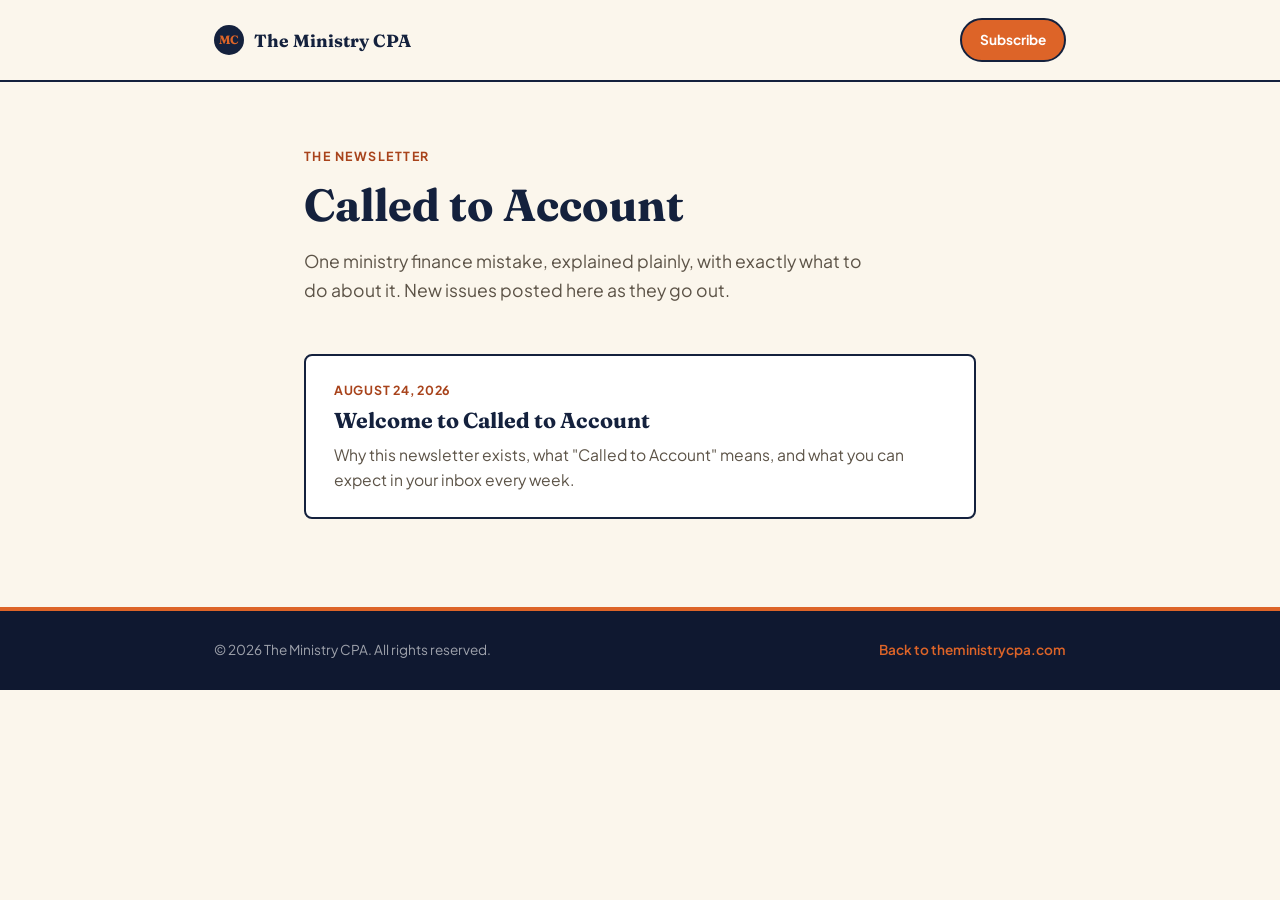
==== blog/index.html @ 8fff9ed5 "Add Called to Account blog shell at /blog/ A place to publish newsletter issues as standalone pages," ====
<!DOCTYPE html>
<html lang="en">
<head>
  <meta charset="UTF-8" />
  <meta name="viewport" content="width=device-width, initial-scale=1.0" />
  <title>Called to Account | The Ministry CPA</title>
  <meta name="description" content="Called to Account: weekly plain-English guidance on church and Christian nonprofit finance, from Matt LaFleur, CPA." />

  <!-- Not linked from the main site nav yet — reachable directly at /blog/
       until it's ready to announce. See blog/README.md before publishing
       or adding a link from the homepage. -->
  <meta name="robots" content="noindex, follow" />

  <link rel="icon" href="data:image/svg+xml,%3Csvg xmlns='http://www.w3.org/2000/svg' viewBox='0 0 64 64'%3E%3Crect width='64' height='64' rx='10' fill='%2314213D'/%3E%3Ctext x='32' y='42' font-family='Georgia, serif' font-size='26' fill='%23DD6428' text-anchor='middle'%3EMC%3C/text%3E%3C/svg%3E" />

  <link rel="preconnect" href="https://fonts.googleapis.com" />
  <link rel="preconnect" href="https://fonts.gstatic.com" crossorigin />
  <link href="https://fonts.googleapis.com/css2?family=Fraunces:ital,opsz,wght@0,9..144,600;0,9..144,700;1,9..144,600&family=Plus+Jakarta+Sans:wght@400;500;600;700&display=swap" rel="stylesheet" />

  <link rel="stylesheet" href="css/blog.css?v=1" />
</head>
<body>

  <header class="blog-header">
    <div class="container blog-header-inner">
      <a href="/" class="blog-logo">
        <span class="blog-logo-mark" aria-hidden="true">MC</span>
        The Ministry CPA
      </a>
      <a href="/#newsletter" class="btn btn-primary btn-small">Subscribe</a>
    </div>
  </header>

  <main>
    <section class="blog-intro">
      <div class="container">
        <p class="eyebrow">The Newsletter</p>
        <h1>Called to Account</h1>
        <p class="blog-intro-sub">
          One ministry finance mistake, explained plainly, with exactly what to do about it.
          New issues posted here as they go out.
        </p>
      </div>
    </section>

    <section class="blog-list-section">
      <div class="container">
        <div id="post-list" class="post-list">
          <p class="post-list-loading">Loading posts&hellip;</p>
        </div>
      </div>
    </section>
  </main>

  <footer class="blog-footer">
    <div class="container blog-footer-inner">
      <p>&copy; 2026 The Ministry CPA. All rights reserved.</p>
      <a href="/">Back to theministrycpa.com</a>
    </div>
  </footer>

  <script src="js/blog.js?v=1"></script>
</body>
</html>
---- blog/css/blog.css ----
/* ==========================================================================
   Called to Account — blog stylesheet
   Same brand tokens as the main site (navy + orange, Fraunces + Plus
   Jakarta Sans) but laid out for reading rather than for conversion —
   no blobs/waves/ticker here, just a clean archive and article template.
   ========================================================================== */

:root {
  --navy: #14213D;
  --navy-light: #1F335C;
  --navy-deep: #0F1830;
  --cream: #FBF6EC;
  --cream-dark: #F3EAD9;

  --orange: #DD6428;
  --orange-deep: #A8431B;

  --ink: #201B14;
  --slate: #5C5347;
  --border: #E8DCC8;
  --white: #FFFFFF;

  --font-display: 'Fraunces', Georgia, serif;
  --font-sans: 'Plus Jakarta Sans', -apple-system, BlinkMacSystemFont, 'Segoe UI', sans-serif;

  --max-width: 720px;
}

* { box-sizing: border-box; }

html { scroll-behavior: smooth; }

body {
  margin: 0;
  font-family: var(--font-sans);
  color: var(--ink);
  background: var(--cream);
  line-height: 1.65;
  -webkit-font-smoothing: antialiased;
}

h1, h2, h3 {
  font-family: var(--font-display);
  color: var(--navy);
  margin: 0 0 0.5em;
  line-height: 1.15;
  font-weight: 700;
}

p { margin: 0 0 1em; color: var(--slate); }
a { color: inherit; text-decoration: none; }

.container {
  max-width: var(--max-width);
  margin: 0 auto;
  padding: 0 24px;
}

/* ---------- Buttons (subset, matches main site) ---------- */
.btn {
  display: inline-block;
  padding: 12px 22px;
  border-radius: 999px;
  font-weight: 700;
  font-size: 0.9rem;
  border: 2px solid transparent;
  transition: background 0.15s ease;
}
.btn-primary {
  background: var(--orange);
  color: var(--white);
  border-color: var(--navy);
}
.btn-primary:hover { background: var(--orange-deep); }
.btn-small { padding: 9px 18px; font-size: 0.85rem; }

/* ---------- Header ---------- */
.blog-header {
  background: var(--cream);
  border-bottom: 2px solid var(--navy);
}
.blog-header-inner {
  max-width: 900px;
  display: flex;
  align-items: center;
  justify-content: space-between;
  padding-top: 18px;
  padding-bottom: 18px;
}
.blog-logo {
  display: flex;
  align-items: center;
  gap: 10px;
  font-family: var(--font-display);
  font-weight: 700;
  font-size: 1.1rem;
  color: var(--navy);
}
.blog-logo-mark {
  display: inline-flex;
  align-items: center;
  justify-content: center;
  width: 30px;
  height: 30px;
  border-radius: 999px;
  background: var(--navy);
  color: var(--orange);
  font-family: var(--font-display);
  font-weight: 700;
  font-size: 0.75rem;
  flex-shrink: 0;
}

/* ---------- Intro ---------- */
.blog-intro {
  padding: 64px 0 32px;
}
.eyebrow {
  text-transform: uppercase;
  letter-spacing: 0.12em;
  font-size: 0.78rem;
  font-weight: 700;
  color: var(--orange-deep);
  margin: 0 0 12px;
}
.blog-intro h1 {
  font-size: clamp(2.2rem, 5vw, 2.8rem);
  margin-bottom: 16px;
}
.blog-intro-sub {
  font-size: 1.1rem;
  max-width: 560px;
}

/* ---------- Post list (archive) ---------- */
.blog-list-section { padding-bottom: 88px; }
.post-list {
  display: flex;
  flex-direction: column;
  gap: 20px;
}
.post-list-loading,
.post-list-empty {
  color: var(--slate);
  font-style: italic;
}
.post-card {
  display: block;
  background: var(--white);
  border: 2px solid var(--navy);
  border-radius: 8px;
  padding: 24px 28px;
  transition: transform 0.15s ease;
}
.post-card:hover { transform: translateY(-2px); }
.post-card .post-date {
  font-size: 0.78rem;
  font-weight: 700;
  text-transform: uppercase;
  letter-spacing: 0.06em;
  color: var(--orange-deep);
  margin-bottom: 8px;
  display: block;
}
.post-card h2 {
  font-size: 1.35rem;
  margin-bottom: 8px;
}
.post-card p {
  margin: 0;
  font-size: 0.98rem;
}

/* ---------- Single post / article ---------- */
.post-header {
  padding: 56px 0 24px;
  border-bottom: 2px dashed var(--border);
}
.post-back {
  display: inline-block;
  font-size: 0.85rem;
  font-weight: 700;
  color: var(--orange-deep);
  margin-bottom: 20px;
}
.post-back:hover { text-decoration: underline; }
.post-header .post-date {
  font-size: 0.8rem;
  font-weight: 700;
  text-transform: uppercase;
  letter-spacing: 0.06em;
  color: var(--orange-deep);
  margin-bottom: 12px;
  display: block;
}
.post-header h1 {
  font-size: clamp(1.9rem, 4.5vw, 2.6rem);
  margin-bottom: 0;
}
article.post-body {
  padding: 32px 0 24px;
  font-size: 1.08rem;
  color: var(--ink);
}
article.post-body p { color: var(--ink); margin-bottom: 1.3em; }
article.post-body h2 {
  font-size: 1.5rem;
  margin-top: 1.6em;
}
article.post-body h3 {
  font-size: 1.2rem;
  margin-top: 1.4em;
}
article.post-body ul,
article.post-body ol {
  margin: 0 0 1.3em;
  padding-left: 1.4em;
  color: var(--ink);
}
article.post-body li { margin-bottom: 0.5em; }
article.post-body blockquote {
  margin: 1.6em 0;
  padding: 4px 0 4px 20px;
  border-left: 4px solid var(--orange);
  font-style: italic;
  color: var(--navy);
}
article.post-body strong { color: var(--navy); }

.post-cta {
  margin: 40px 0 64px;
  padding: 28px 28px;
  background: var(--navy);
  border-radius: 8px;
  text-align: center;
}
.post-cta p {
  color: var(--white);
  font-weight: 600;
  margin-bottom: 16px;
}

/* ---------- Footer ---------- */
.blog-footer {
  background: var(--navy-deep);
  color: rgba(255,255,255,0.7);
  padding: 28px 0;
  border-top: 4px solid var(--orange);
}
.blog-footer-inner {
  max-width: 900px;
  display: flex;
  justify-content: space-between;
  align-items: center;
  flex-wrap: wrap;
  gap: 12px;
  font-size: 0.85rem;
}
.blog-footer-inner p { margin: 0; color: rgba(255,255,255,0.6); }
.blog-footer-inner a { color: var(--orange); font-weight: 600; }
.blog-footer-inner a:hover { text-decoration: underline; }

@media (max-width: 600px) {
  .blog-intro { padding: 48px 0 24px; }
  .post-header { padding: 40px 0 20px; }
  .post-card { padding: 20px 22px; }
}
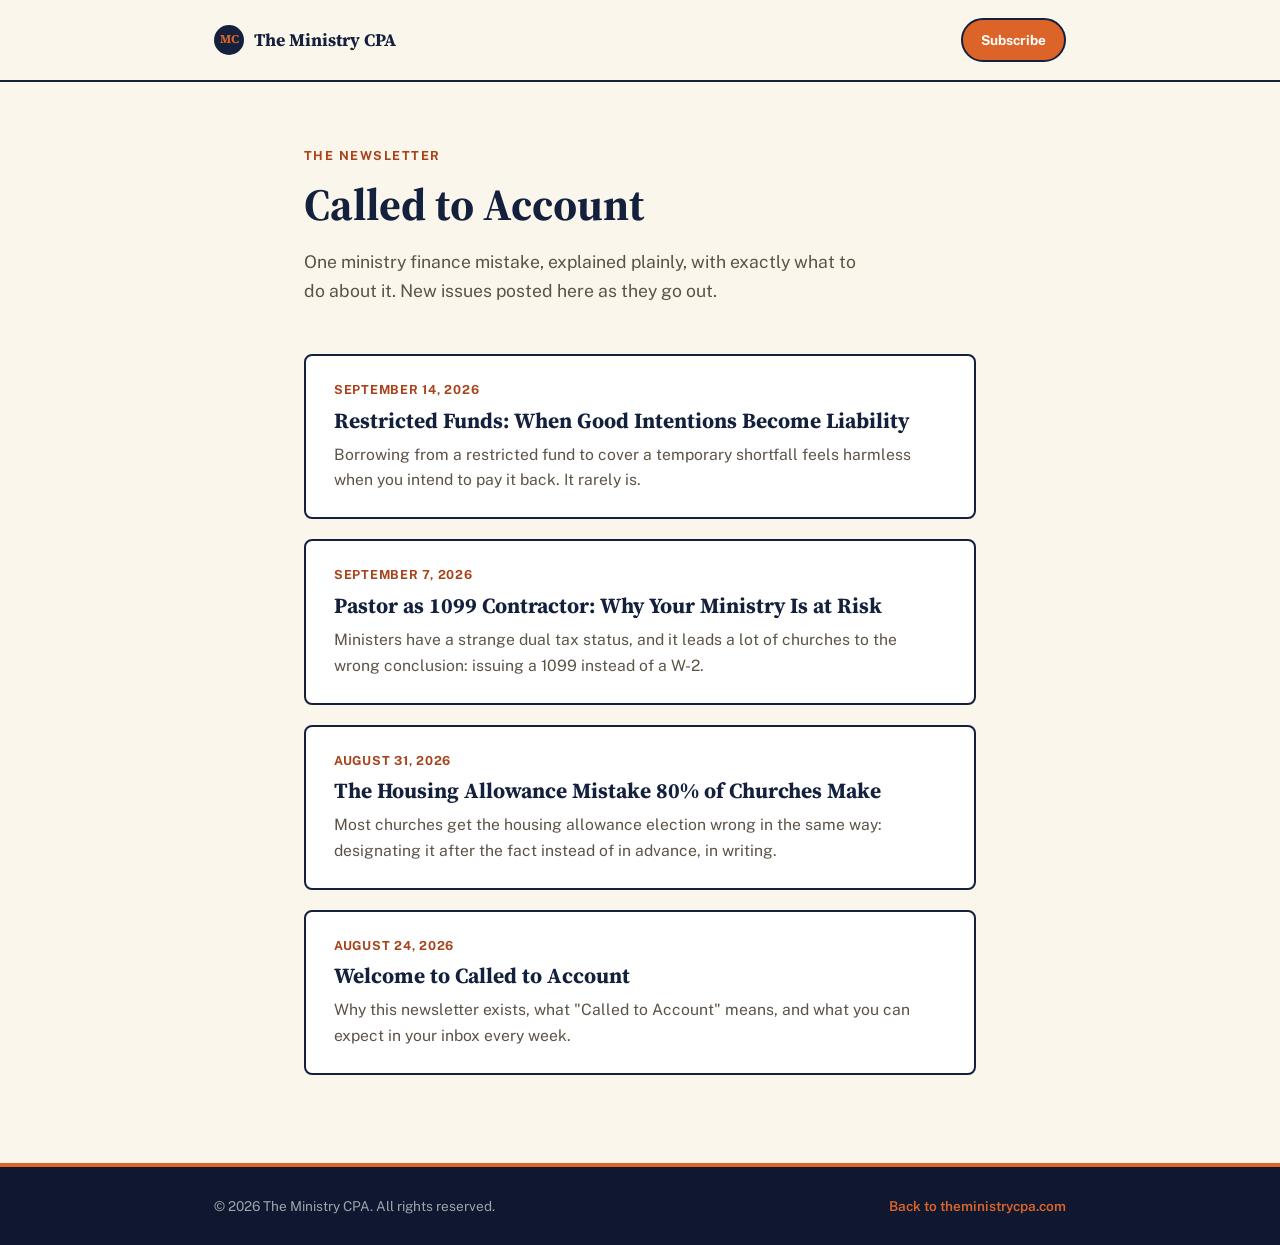
==== commit b7efc24a: "Launch the Called to Account blog with 3 real articles Fixes the three gaps flagged before publishin" ====
--- a/blog/index.html
+++ b/blog/index.html
@@ -6,18 +6,25 @@
   <title>Called to Account | The Ministry CPA</title>
   <meta name="description" content="Called to Account: weekly plain-English guidance on church and Christian nonprofit finance, from Matt LaFleur, CPA." />
 
-  <!-- Not linked from the main site nav yet — reachable directly at /blog/
-       until it's ready to announce. See blog/README.md before publishing
-       or adding a link from the homepage. -->
-  <meta name="robots" content="noindex, follow" />
+  <link rel="canonical" href="https://theministrycpa.com/blog/" />
+
+  <meta property="og:type" content="website" />
+  <meta property="og:title" content="Called to Account | The Ministry CPA" />
+  <meta property="og:description" content="Called to Account: weekly plain-English guidance on church and Christian nonprofit finance, from Matt LaFleur, CPA." />
+  <meta property="og:url" content="https://theministrycpa.com/blog/" />
+  <meta property="og:image" content="https://theministrycpa.com/assets/og-image.png" />
+  <meta name="twitter:card" content="summary_large_image" />
+  <meta name="twitter:title" content="Called to Account | The Ministry CPA" />
+  <meta name="twitter:description" content="Called to Account: weekly plain-English guidance on church and Christian nonprofit finance, from Matt LaFleur, CPA." />
+  <meta name="twitter:image" content="https://theministrycpa.com/assets/og-image.png" />
 
   <link rel="icon" href="data:image/svg+xml,%3Csvg xmlns='http://www.w3.org/2000/svg' viewBox='0 0 64 64'%3E%3Crect width='64' height='64' rx='10' fill='%2314213D'/%3E%3Ctext x='32' y='42' font-family='Georgia, serif' font-size='26' fill='%23DD6428' text-anchor='middle'%3EMC%3C/text%3E%3C/svg%3E" />
 
   <link rel="preconnect" href="https://fonts.googleapis.com" />
   <link rel="preconnect" href="https://fonts.gstatic.com" crossorigin />
-  <link href="https://fonts.googleapis.com/css2?family=Fraunces:ital,opsz,wght@0,9..144,600;0,9..144,700;1,9..144,600&family=Plus+Jakarta+Sans:wght@400;500;600;700&display=swap" rel="stylesheet" />
+  <link href="https://fonts.googleapis.com/css2?family=Source+Serif+4:ital,opsz,wght@0,8..60,600;0,8..60,700;1,8..60,600&family=Public+Sans:wght@400;500;600;700&display=swap" rel="stylesheet" />
 
-  <link rel="stylesheet" href="css/blog.css?v=1" />
+  <link rel="stylesheet" href="css/blog.css?v=2" />
 </head>
 <body>
 
--- a/blog/css/blog.css
+++ b/blog/css/blog.css
@@ -1,7 +1,7 @@
 /* ==========================================================================
    Called to Account — blog stylesheet
-   Same brand tokens as the main site (navy + orange, Fraunces + Plus
-   Jakarta Sans) but laid out for reading rather than for conversion —
+   Same brand tokens as the main site (navy + orange, Source Serif 4 +
+   Public Sans) but laid out for reading rather than for conversion —
    no blobs/waves/ticker here, just a clean archive and article template.
    ========================================================================== */
 
@@ -20,8 +20,8 @@
   --border: #E8DCC8;
   --white: #FFFFFF;
 
-  --font-display: 'Fraunces', Georgia, serif;
-  --font-sans: 'Plus Jakarta Sans', -apple-system, BlinkMacSystemFont, 'Segoe UI', sans-serif;
+  --font-display: 'Source Serif 4', Georgia, serif;
+  --font-sans: 'Public Sans', -apple-system, BlinkMacSystemFont, 'Segoe UI', sans-serif;
 
   --max-width: 720px;
 }
@@ -197,6 +197,16 @@
   font-size: clamp(1.9rem, 4.5vw, 2.6rem);
   margin-bottom: 0;
 }
+.post-byline {
+  font-size: 0.92rem;
+  color: var(--slate);
+  margin: 12px 0 0;
+}
+.post-byline a {
+  color: var(--orange-deep);
+  font-weight: 600;
+}
+.post-byline a:hover { text-decoration: underline; }
 article.post-body {
   padding: 32px 0 24px;
   font-size: 1.08rem;
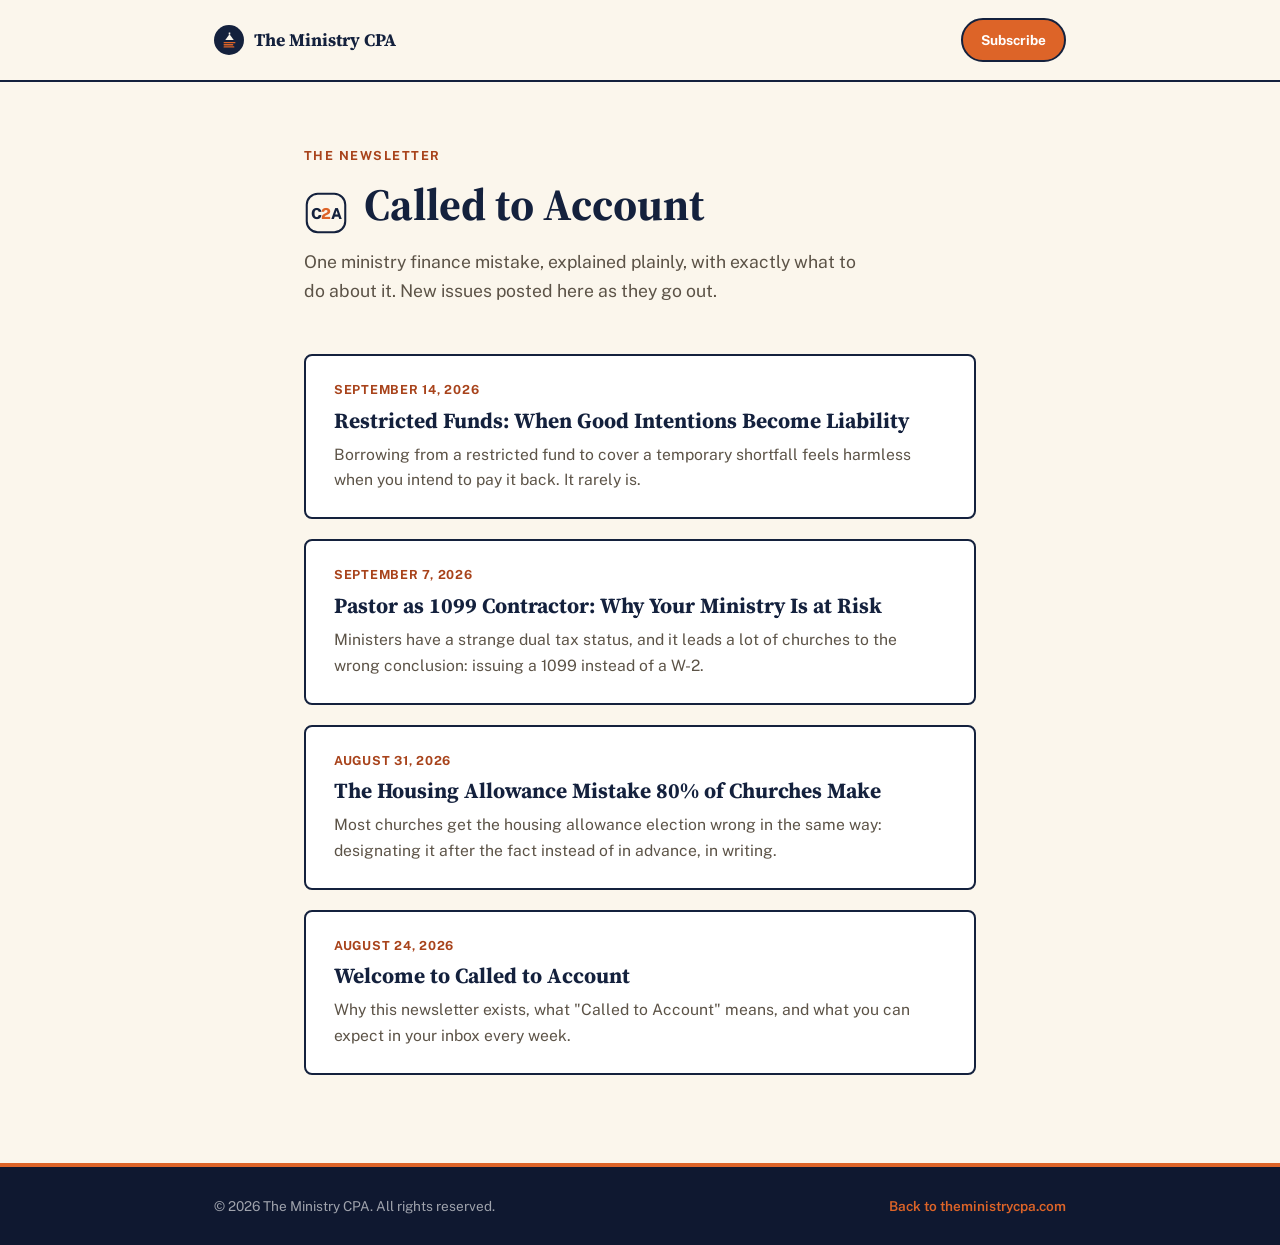
==== commit f71e2066: "Implement the Steeple Ledger and C2A marks site-wide Replaces the placeholder "MC" monogram with rea" ====
--- a/blog/index.html
+++ b/blog/index.html
@@ -18,20 +18,30 @@
   <meta name="twitter:description" content="Called to Account: weekly plain-English guidance on church and Christian nonprofit finance, from Matt LaFleur, CPA." />
   <meta name="twitter:image" content="https://theministrycpa.com/assets/og-image.png" />
 
-  <link rel="icon" href="data:image/svg+xml,%3Csvg xmlns='http://www.w3.org/2000/svg' viewBox='0 0 64 64'%3E%3Crect width='64' height='64' rx='10' fill='%2314213D'/%3E%3Ctext x='32' y='42' font-family='Georgia, serif' font-size='26' fill='%23DD6428' text-anchor='middle'%3EMC%3C/text%3E%3C/svg%3E" />
+  <link rel="icon" href="data:image/svg+xml,%3Csvg xmlns='http://www.w3.org/2000/svg' viewBox='0 0 64 64'%3E%3Crect width='64' height='64' rx='10' fill='%2314213D'/%3E%3Cpath d='M32 14 L46 34 H18 Z' fill='%23FBF6EC'/%3E%3Crect x='29' y='8' width='6' height='7' rx='1' fill='%23FBF6EC'/%3E%3Cg stroke='%23DD6428' stroke-width='4' stroke-linecap='round'%3E%3Cline x1='14' y1='44' x2='50' y2='44'/%3E%3Cline x1='14' y1='51' x2='42' y2='51'/%3E%3Cline x1='14' y1='58' x2='46' y2='58'/%3E%3C/g%3E%3C/svg%3E" />
 
   <link rel="preconnect" href="https://fonts.googleapis.com" />
   <link rel="preconnect" href="https://fonts.gstatic.com" crossorigin />
   <link href="https://fonts.googleapis.com/css2?family=Source+Serif+4:ital,opsz,wght@0,8..60,600;0,8..60,700;1,8..60,600&family=Public+Sans:wght@400;500;600;700&display=swap" rel="stylesheet" />
 
-  <link rel="stylesheet" href="css/blog.css?v=2" />
+  <link rel="stylesheet" href="css/blog.css?v=3" />
 </head>
 <body>
 
   <header class="blog-header">
     <div class="container blog-header-inner">
       <a href="/" class="blog-logo">
-        <span class="blog-logo-mark" aria-hidden="true">MC</span>
+        <span class="blog-logo-mark" aria-hidden="true">
+        <svg class="blog-logo-mark-icon" viewBox="0 0 64 64" aria-hidden="true">
+          <path d="M32 8 L48 30 H16 Z" fill="currentColor" />
+          <rect x="29" y="2" width="6" height="7" rx="1" fill="currentColor" />
+          <g class="mk-accent" fill="none" stroke-width="5" stroke-linecap="round">
+            <line x1="12" y1="40" x2="52" y2="40" />
+            <line x1="12" y1="48" x2="44" y2="48" />
+            <line x1="12" y1="56" x2="48" y2="56" />
+          </g>
+        </svg>
+      </span>
         The Ministry CPA
       </a>
       <a href="/#newsletter" class="btn btn-primary btn-small">Subscribe</a>
@@ -42,7 +52,13 @@
     <section class="blog-intro">
       <div class="container">
         <p class="eyebrow">The Newsletter</p>
-        <h1>Called to Account</h1>
+        <div class="blog-intro-title">
+          <svg class="cta-mark" viewBox="0 0 64 64" aria-hidden="true">
+            <rect x="4" y="4" width="56" height="56" rx="16" fill="none" stroke="currentColor" stroke-width="3" />
+            <text x="32" y="41" text-anchor="middle" font-family="'Public Sans', sans-serif" font-weight="800" font-size="22" letter-spacing="-1" fill="currentColor">C<tspan class="cta-accent">2</tspan>A</text>
+          </svg>
+          <h1>Called to Account</h1>
+        </div>
         <p class="blog-intro-sub">
           One ministry finance mistake, explained plainly, with exactly what to do about it.
           New issues posted here as they go out.
--- a/blog/css/blog.css
+++ b/blog/css/blog.css
@@ -104,16 +104,30 @@
   height: 30px;
   border-radius: 999px;
   background: var(--navy);
-  color: var(--orange);
-  font-family: var(--font-display);
-  font-weight: 700;
-  font-size: 0.75rem;
+  color: var(--cream);
   flex-shrink: 0;
 }
+
+/* Steeple Ledger mark (nav scale) and the Called to Account "C2A" badge,
+   matching the marks defined in the main site's css/style.css. */
+.blog-logo-mark-icon { width: 17px; height: 17px; }
+.blog-logo-mark-icon .mk-accent { stroke: var(--orange); }
+.cta-mark {
+  width: 44px;
+  height: 44px;
+  color: var(--navy);
+  flex-shrink: 0;
+}
+.cta-mark .cta-accent { fill: var(--orange); }
 
 /* ---------- Intro ---------- */
 .blog-intro {
   padding: 64px 0 32px;
+}
+.blog-intro-title {
+  display: flex;
+  align-items: center;
+  gap: 16px;
 }
 .eyebrow {
   text-transform: uppercase;
